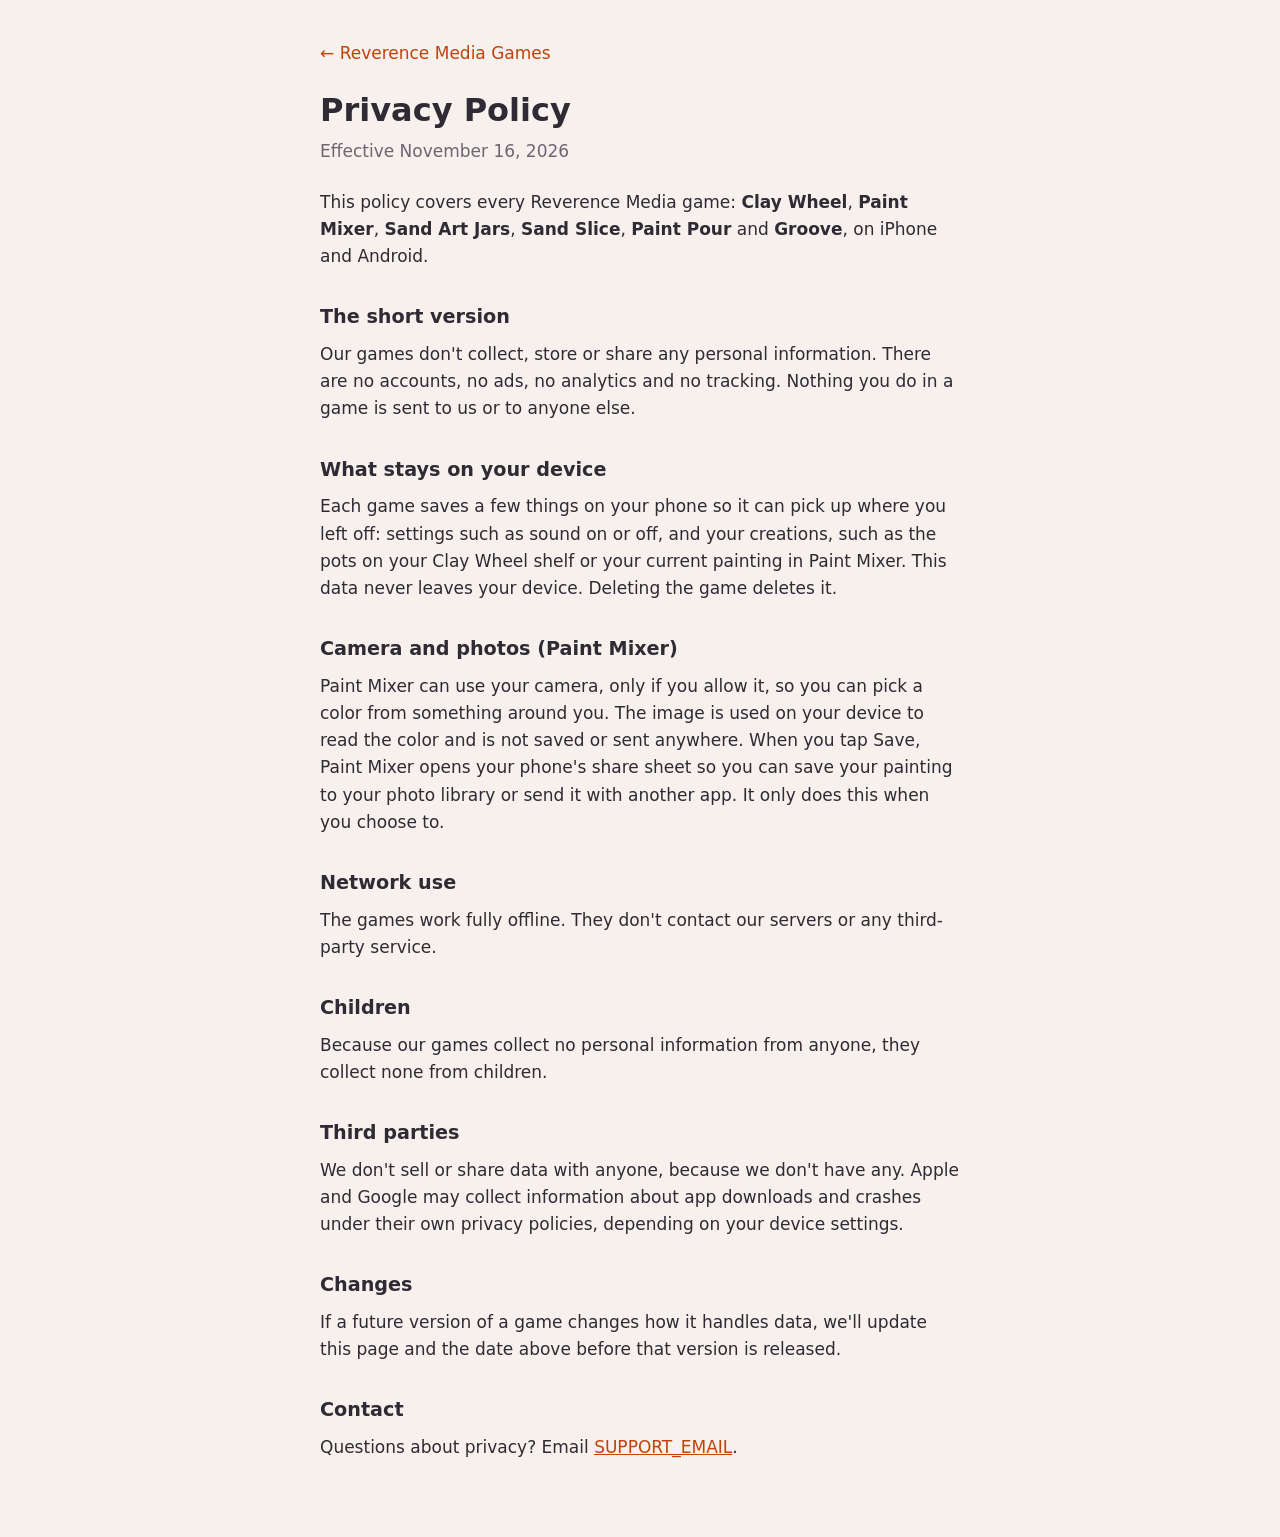
==== privacy.html @ cc555edf "Privacy policy and support pages for the Reverence Media games Co-Authored-By: Claude Opus 5.5 <nore" ====
<!DOCTYPE html>
<html lang="en">
<head>
<meta charset="utf-8">
<meta name="viewport" content="width=device-width, initial-scale=1">
<title>Privacy Policy · Reverence Media Games</title>
<link rel="stylesheet" href="style.css">
</head>
<body>
<main>
  <p class="back"><a href="./">← Reverence Media Games</a></p>
  <h1>Privacy Policy</h1>
  <p class="meta">Effective November 16, 2026</p>

  <p>This policy covers every Reverence Media game: <strong>Clay Wheel</strong>, <strong>Paint Mixer</strong>,
  <strong>Sand Art Jars</strong>, <strong>Sand Slice</strong>, <strong>Paint Pour</strong> and <strong>Groove</strong>,
  on iPhone and Android.</p>

  <h2>The short version</h2>
  <p>Our games don't collect, store or share any personal information. There are no accounts, no ads,
  no analytics and no tracking. Nothing you do in a game is sent to us or to anyone else.</p>

  <h2>What stays on your device</h2>
  <p>Each game saves a few things on your phone so it can pick up where you left off: settings such as
  sound on or off, and your creations, such as the pots on your Clay Wheel shelf or your current painting in
  Paint Mixer. This data never leaves your device. Deleting the game deletes it.</p>

  <h2>Camera and photos (Paint Mixer)</h2>
  <p>Paint Mixer can use your camera, only if you allow it, so you can pick a color from something around you.
  The image is used on your device to read the color and is not saved or sent anywhere.
  When you tap Save, Paint Mixer opens your phone's share sheet so you can save your painting to your photo library
  or send it with another app. It only does this when you choose to.</p>

  <h2>Network use</h2>
  <p>The games work fully offline. They don't contact our servers or any third-party service.</p>

  <h2>Children</h2>
  <p>Because our games collect no personal information from anyone, they collect none from children.</p>

  <h2>Third parties</h2>
  <p>We don't sell or share data with anyone, because we don't have any. Apple and Google may collect
  information about app downloads and crashes under their own privacy policies, depending on your device settings.</p>

  <h2>Changes</h2>
  <p>If a future version of a game changes how it handles data, we'll update this page and the date above
  before that version is released.</p>

  <h2>Contact</h2>
  <p>Questions about privacy? Email <a href="mailto:SUPPORT_EMAIL">SUPPORT_EMAIL</a>.</p>
</main>
</body>
</html>
---- style.css ----
:root {
  --bg: #f6f1ec;
  --card: #ffffff;
  --ink: #2f2a33;
  --dim: #6d6572;
  --accent: #c2410c;
  color-scheme: light dark;
}
@media (prefers-color-scheme: dark) {
  :root { --bg: #1b1720; --card: #25202b; --ink: #f1ebf3; --dim: #a79fae; --accent: #fb923c; }
}
* { box-sizing: border-box; }
body {
  margin: 0;
  background: var(--bg);
  color: var(--ink);
  font: 17px/1.6 ui-rounded, "SF Pro Rounded", system-ui, -apple-system, "Segoe UI", Roboto, sans-serif;
}
main { max-width: 680px; margin: 0 auto; padding: 40px 20px 64px; }
h1 { font-size: 2rem; line-height: 1.2; margin: 0 0 8px; }
h2 { font-size: 1.2rem; margin: 32px 0 8px; }
p { margin: 0 0 12px; }
a { color: var(--accent); }
.lede { color: var(--dim); font-size: 1.1rem; }
.meta { color: var(--dim); margin-bottom: 24px; }
.back { margin-bottom: 24px; }
.back a { text-decoration: none; }
.games { list-style: none; padding: 0; margin: 24px 0; display: grid; gap: 10px; }
.games li {
  background: var(--card);
  border-radius: 14px;
  padding: 14px 16px;
  display: flex;
  flex-direction: column;
  box-shadow: 0 1px 3px rgba(0, 0, 0, 0.08);
}
.games span { color: var(--dim); }
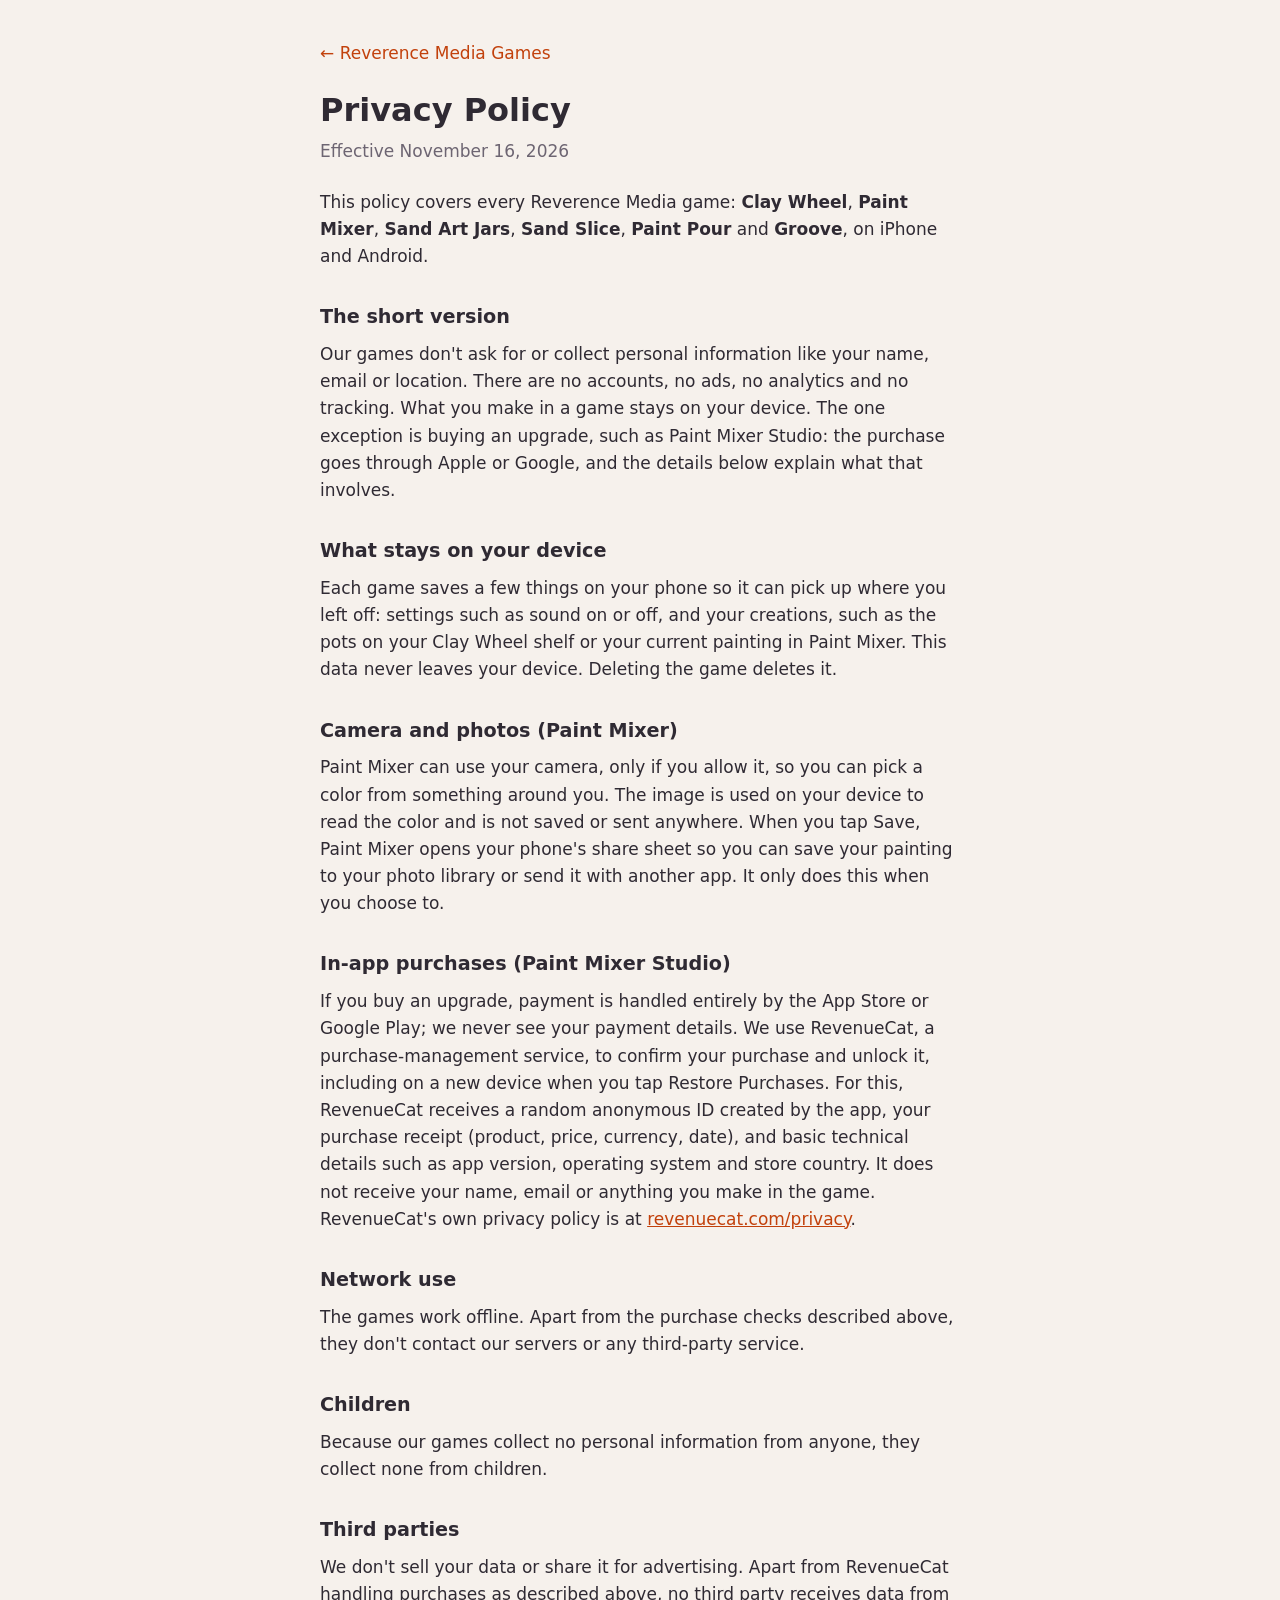
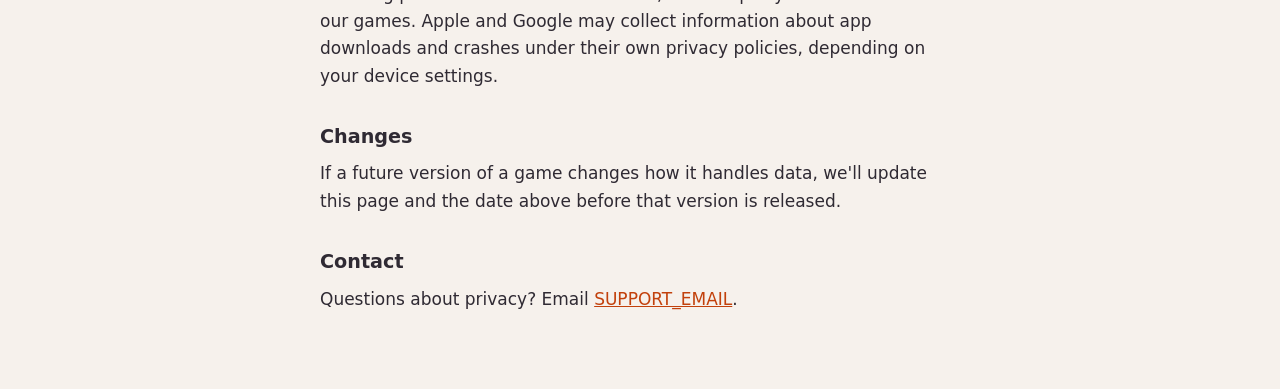
==== commit 2ab1a588: "Cover Paint Mixer Studio in-app purchases in the privacy policy Co-Authored-By: Claude Opus 5.5 <nor" ====
--- a/privacy.html
+++ b/privacy.html
@@ -17,8 +17,10 @@
   on iPhone and Android.</p>
 
   <h2>The short version</h2>
-  <p>Our games don't collect, store or share any personal information. There are no accounts, no ads,
-  no analytics and no tracking. Nothing you do in a game is sent to us or to anyone else.</p>
+  <p>Our games don't ask for or collect personal information like your name, email or location. There are no accounts,
+  no ads, no analytics and no tracking. What you make in a game stays on your device. The one exception is buying an
+  upgrade, such as Paint Mixer Studio: the purchase goes through Apple or Google, and the details below explain what
+  that involves.</p>
 
   <h2>What stays on your device</h2>
   <p>Each game saves a few things on your phone so it can pick up where you left off: settings such as
@@ -31,14 +33,24 @@
   When you tap Save, Paint Mixer opens your phone's share sheet so you can save your painting to your photo library
   or send it with another app. It only does this when you choose to.</p>
 
+  <h2>In-app purchases (Paint Mixer Studio)</h2>
+  <p>If you buy an upgrade, payment is handled entirely by the App Store or Google Play; we never see your payment details.
+  We use RevenueCat, a purchase-management service, to confirm your purchase and unlock it, including on a new device
+  when you tap Restore Purchases. For this, RevenueCat receives a random anonymous ID created by the app, your purchase
+  receipt (product, price, currency, date), and basic technical details such as app version, operating system and store
+  country. It does not receive your name, email or anything you make in the game. RevenueCat's own privacy policy is at
+  <a href="https://www.revenuecat.com/privacy">revenuecat.com/privacy</a>.</p>
+
   <h2>Network use</h2>
-  <p>The games work fully offline. They don't contact our servers or any third-party service.</p>
+  <p>The games work offline. Apart from the purchase checks described above, they don't contact our servers or any
+  third-party service.</p>
 
   <h2>Children</h2>
   <p>Because our games collect no personal information from anyone, they collect none from children.</p>
 
   <h2>Third parties</h2>
-  <p>We don't sell or share data with anyone, because we don't have any. Apple and Google may collect
+  <p>We don't sell your data or share it for advertising. Apart from RevenueCat handling purchases as described above,
+  no third party receives data from our games. Apple and Google may collect
   information about app downloads and crashes under their own privacy policies, depending on your device settings.</p>
 
   <h2>Changes</h2>
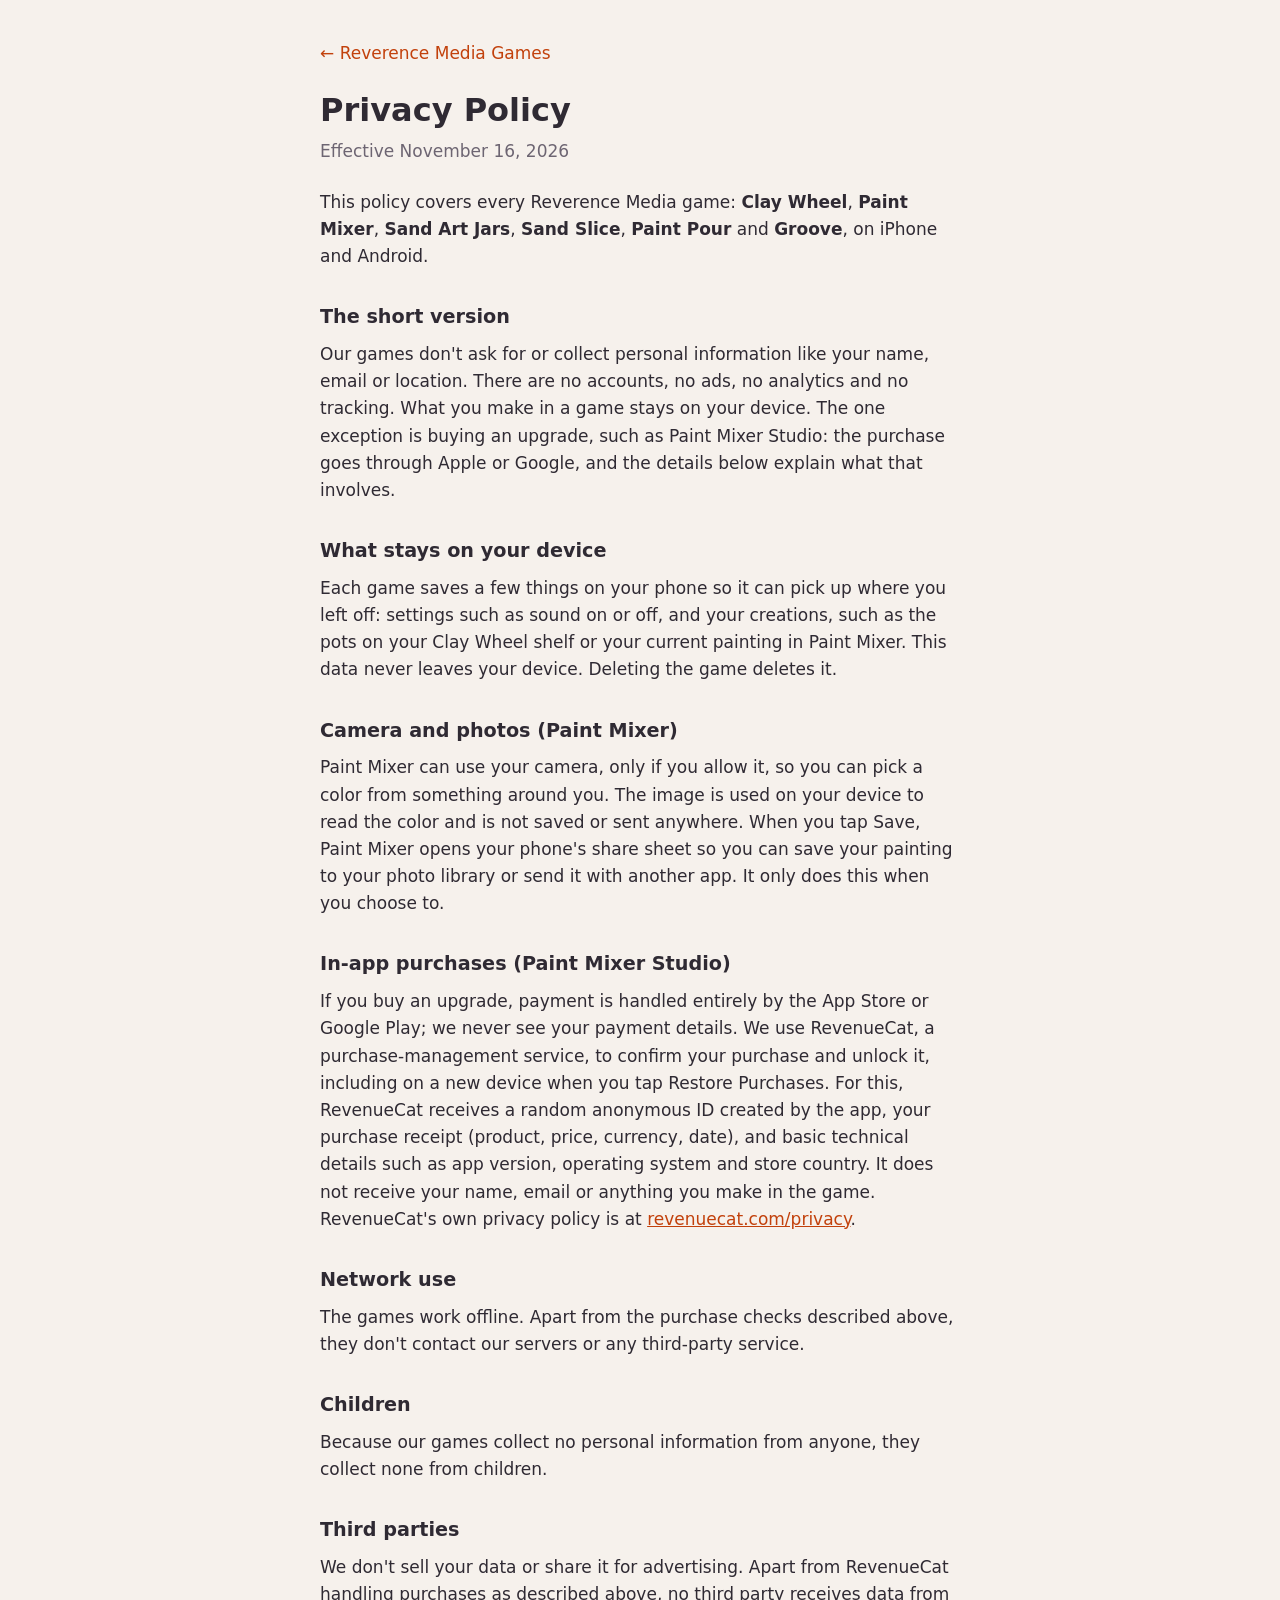
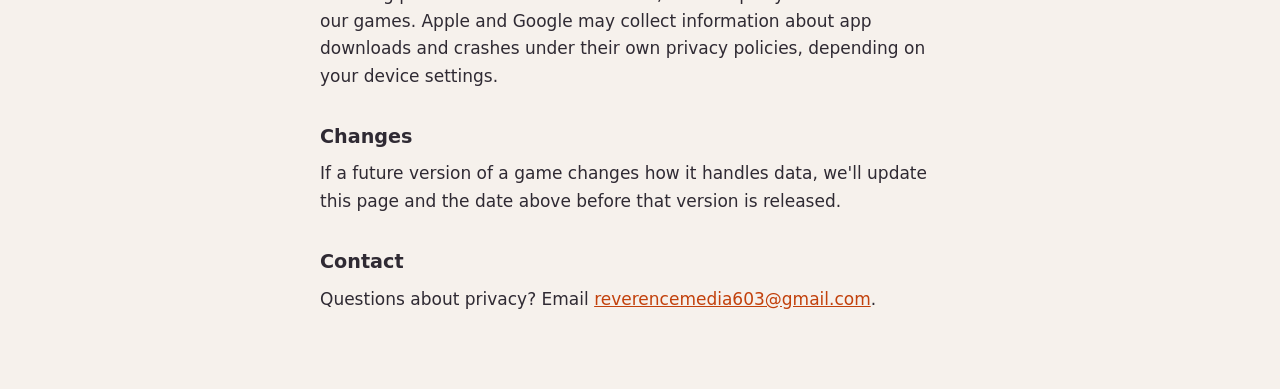
==== commit 3a1ec40a: "Add the support email Co-Authored-By: Claude Opus 5.5 <noreply@anthropic.com>" ====
--- a/privacy.html
+++ b/privacy.html
@@ -58,7 +58,7 @@
   before that version is released.</p>
 
   <h2>Contact</h2>
-  <p>Questions about privacy? Email <a href="mailto:SUPPORT_EMAIL">SUPPORT_EMAIL</a>.</p>
+  <p>Questions about privacy? Email <a href="mailto:reverencemedia603@gmail.com">reverencemedia603@gmail.com</a>.</p>
 </main>
 </body>
 </html>
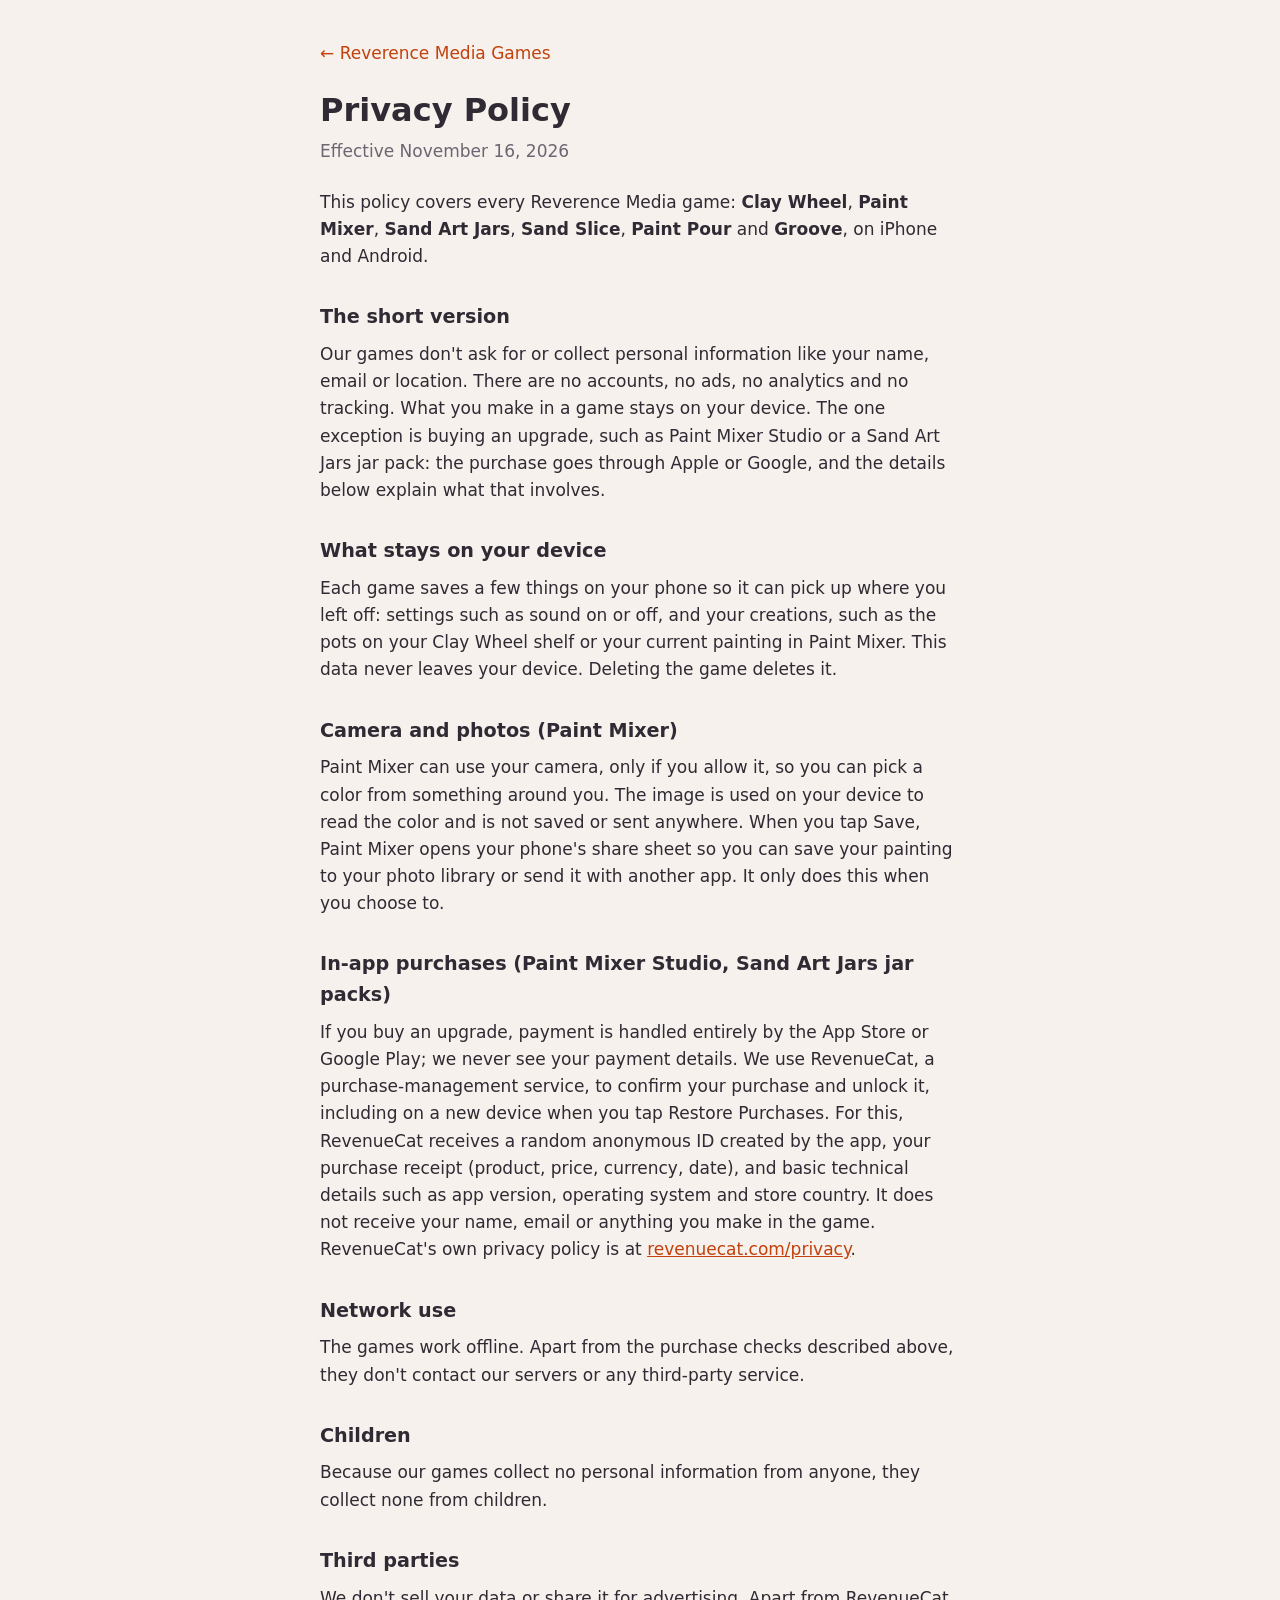
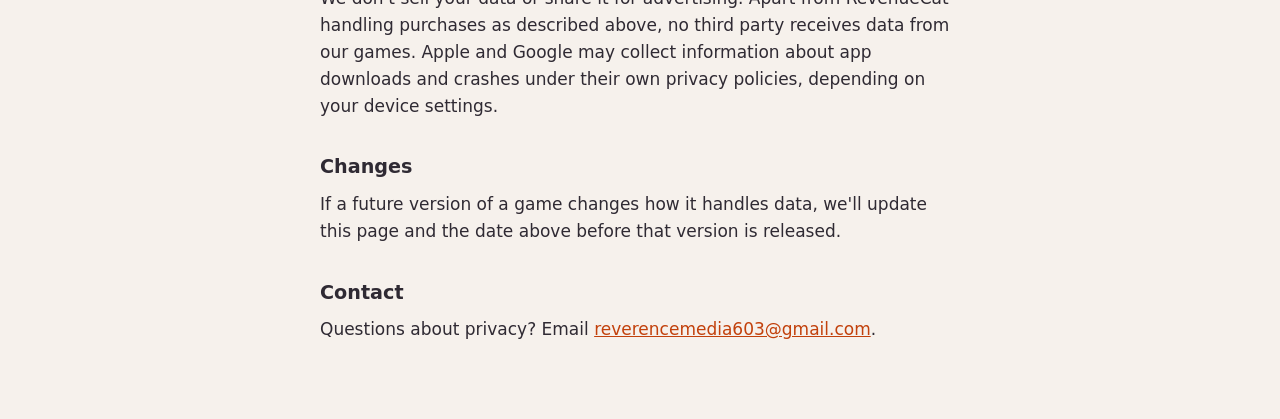
==== commit 709c3264: "Privacy policy: Sand Art Jars jar packs use the same purchase handling as Paint Mixer Studio Co-Auth" ====
--- a/privacy.html
+++ b/privacy.html
@@ -19,7 +19,7 @@
   <h2>The short version</h2>
   <p>Our games don't ask for or collect personal information like your name, email or location. There are no accounts,
   no ads, no analytics and no tracking. What you make in a game stays on your device. The one exception is buying an
-  upgrade, such as Paint Mixer Studio: the purchase goes through Apple or Google, and the details below explain what
+  upgrade, such as Paint Mixer Studio or a Sand Art Jars jar pack: the purchase goes through Apple or Google, and the details below explain what
   that involves.</p>
 
   <h2>What stays on your device</h2>
@@ -33,7 +33,7 @@
   When you tap Save, Paint Mixer opens your phone's share sheet so you can save your painting to your photo library
   or send it with another app. It only does this when you choose to.</p>
 
-  <h2>In-app purchases (Paint Mixer Studio)</h2>
+  <h2>In-app purchases (Paint Mixer Studio, Sand Art Jars jar packs)</h2>
   <p>If you buy an upgrade, payment is handled entirely by the App Store or Google Play; we never see your payment details.
   We use RevenueCat, a purchase-management service, to confirm your purchase and unlock it, including on a new device
   when you tap Restore Purchases. For this, RevenueCat receives a random anonymous ID created by the app, your purchase
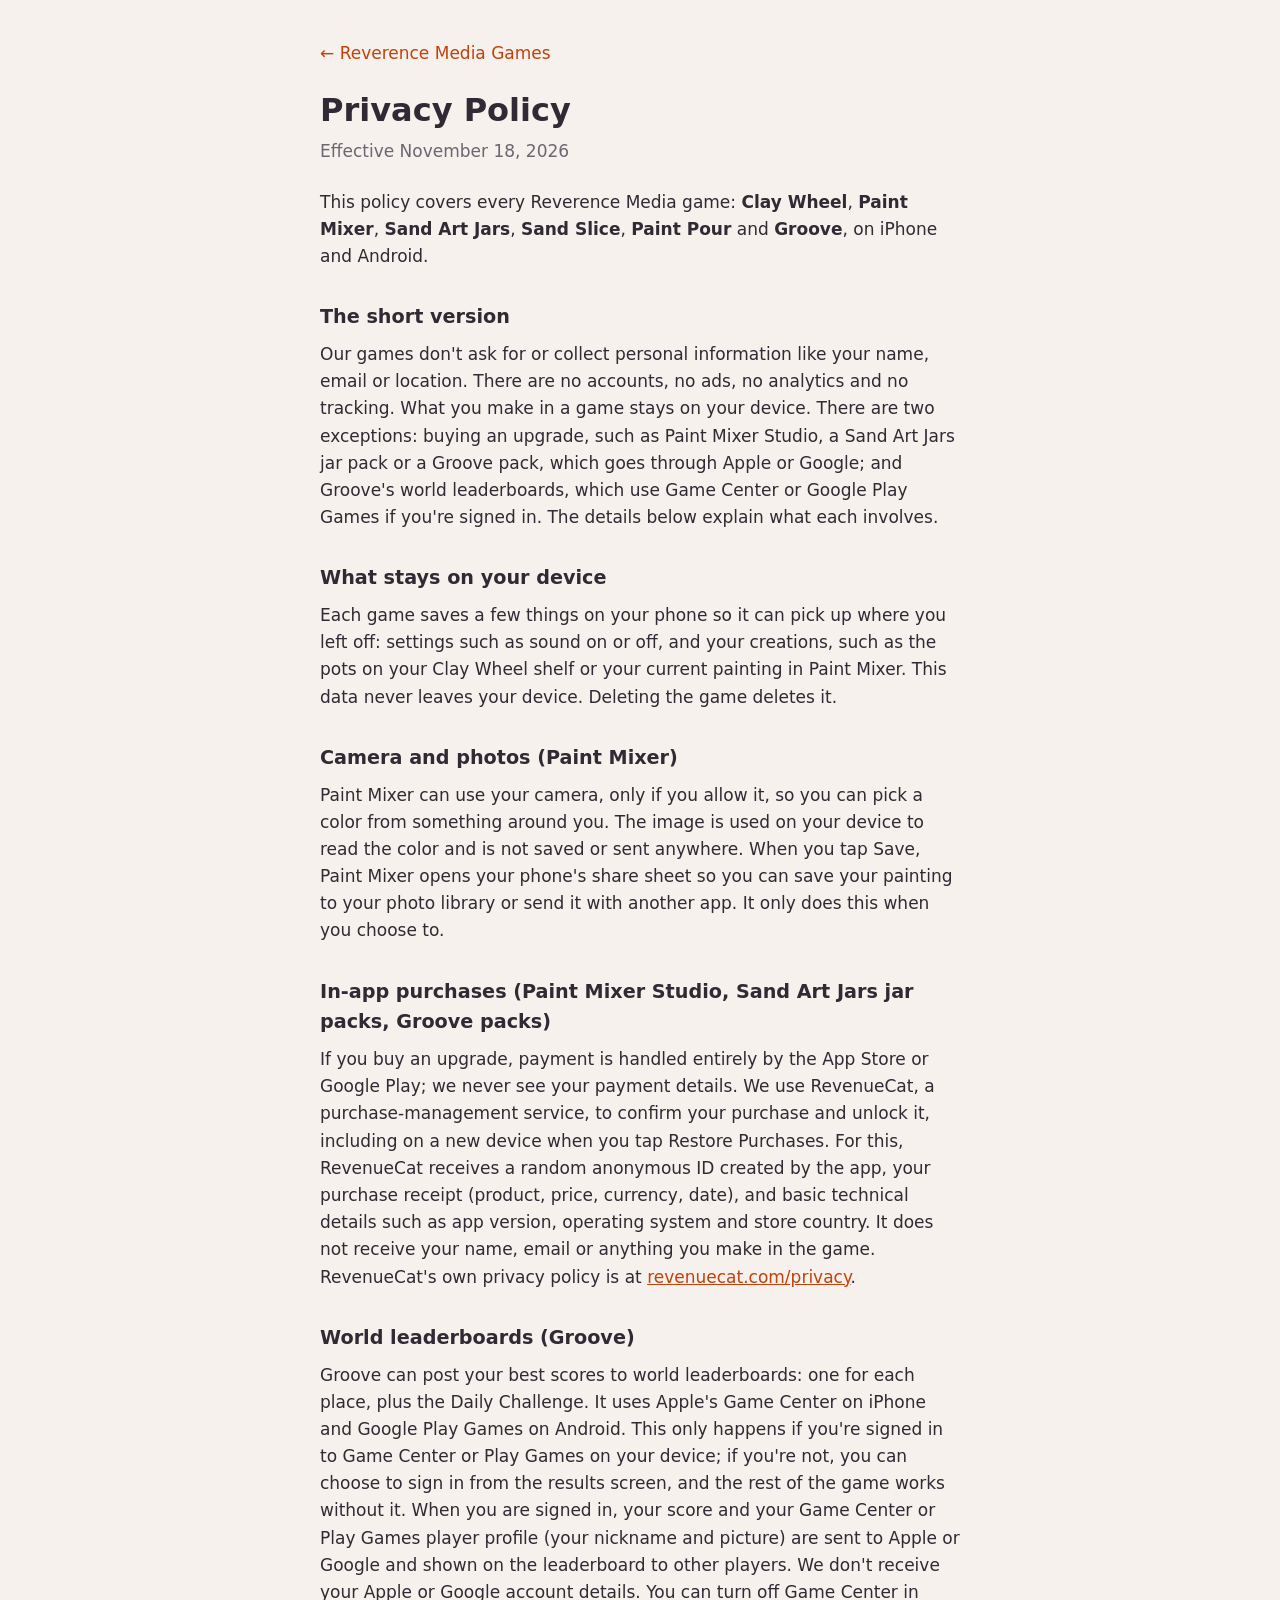
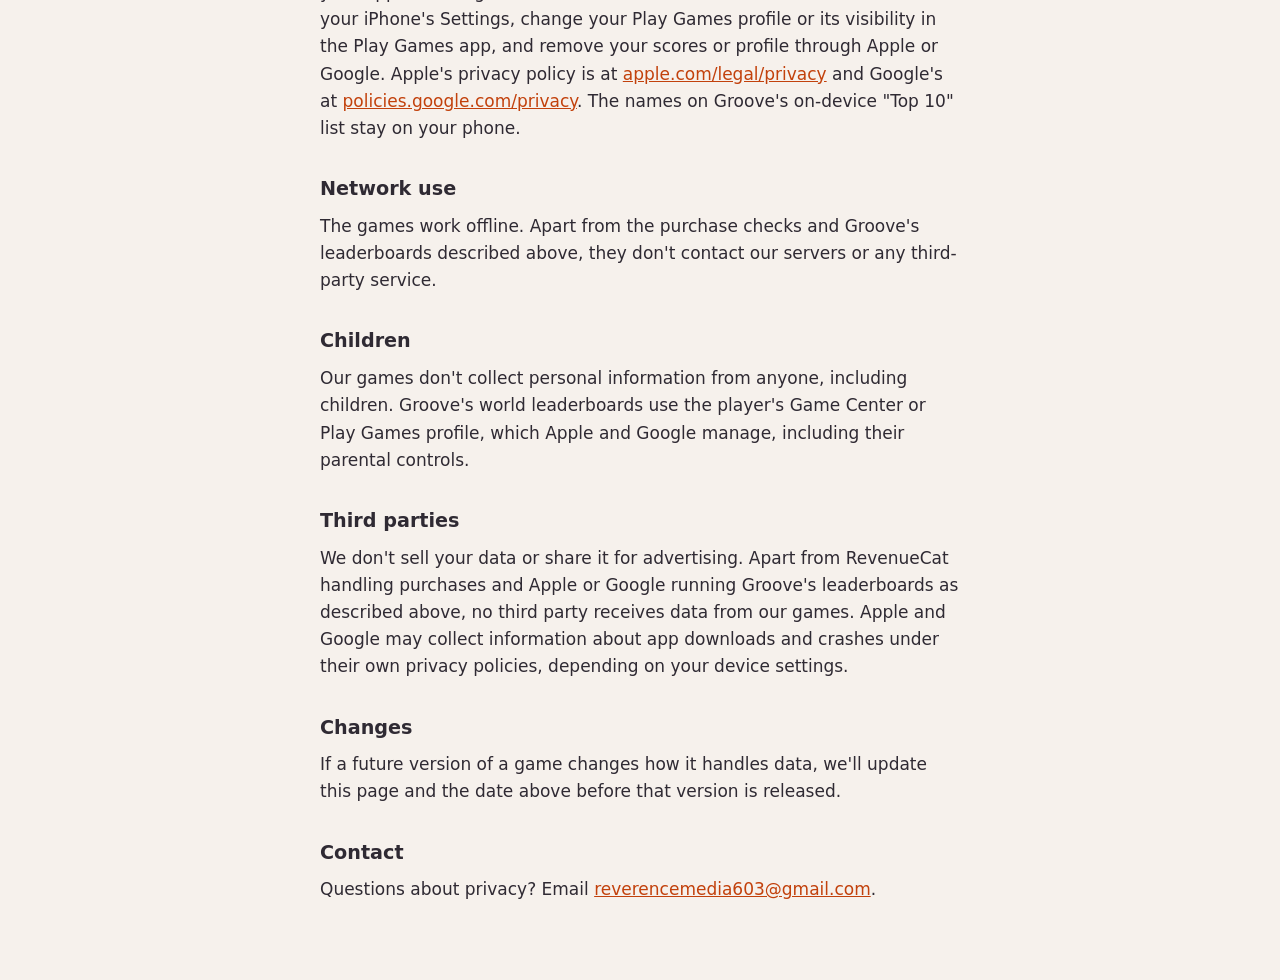
==== commit dfe90380: "Privacy policy: Groove packs and world leaderboards (Game Center, Play Games) Co-Authored-By: Claude" ====
--- a/privacy.html
+++ b/privacy.html
@@ -10,7 +10,7 @@
 <main>
   <p class="back"><a href="./">← Reverence Media Games</a></p>
   <h1>Privacy Policy</h1>
-  <p class="meta">Effective November 16, 2026</p>
+  <p class="meta">Effective November 18, 2026</p>
 
   <p>This policy covers every Reverence Media game: <strong>Clay Wheel</strong>, <strong>Paint Mixer</strong>,
   <strong>Sand Art Jars</strong>, <strong>Sand Slice</strong>, <strong>Paint Pour</strong> and <strong>Groove</strong>,
@@ -18,9 +18,10 @@
 
   <h2>The short version</h2>
   <p>Our games don't ask for or collect personal information like your name, email or location. There are no accounts,
-  no ads, no analytics and no tracking. What you make in a game stays on your device. The one exception is buying an
-  upgrade, such as Paint Mixer Studio or a Sand Art Jars jar pack: the purchase goes through Apple or Google, and the details below explain what
-  that involves.</p>
+  no ads, no analytics and no tracking. What you make in a game stays on your device. There are two exceptions:
+  buying an upgrade, such as Paint Mixer Studio, a Sand Art Jars jar pack or a Groove pack, which goes through Apple or
+  Google; and Groove's world leaderboards, which use Game Center or Google Play Games if you're signed in. The details
+  below explain what each involves.</p>
 
   <h2>What stays on your device</h2>
   <p>Each game saves a few things on your phone so it can pick up where you left off: settings such as
@@ -33,7 +34,7 @@
   When you tap Save, Paint Mixer opens your phone's share sheet so you can save your painting to your photo library
   or send it with another app. It only does this when you choose to.</p>
 
-  <h2>In-app purchases (Paint Mixer Studio, Sand Art Jars jar packs)</h2>
+  <h2>In-app purchases (Paint Mixer Studio, Sand Art Jars jar packs, Groove packs)</h2>
   <p>If you buy an upgrade, payment is handled entirely by the App Store or Google Play; we never see your payment details.
   We use RevenueCat, a purchase-management service, to confirm your purchase and unlock it, including on a new device
   when you tap Restore Purchases. For this, RevenueCat receives a random anonymous ID created by the app, your purchase
@@ -41,16 +42,30 @@
   country. It does not receive your name, email or anything you make in the game. RevenueCat's own privacy policy is at
   <a href="https://www.revenuecat.com/privacy">revenuecat.com/privacy</a>.</p>
 
+  <h2>World leaderboards (Groove)</h2>
+  <p>Groove can post your best scores to world leaderboards: one for each place, plus the Daily Challenge. It uses
+  Apple's Game Center on iPhone and Google Play Games on Android. This only happens if you're signed in to Game Center
+  or Play Games on your device; if you're not, you can choose to sign in from the results screen, and the rest of the
+  game works without it.
+  When you are signed in, your score and your Game Center or Play Games player profile (your nickname and picture)
+  are sent to Apple or Google and shown on the leaderboard to other players. We don't receive your Apple or Google
+  account details. You can turn off Game Center in your iPhone's Settings, change your Play Games profile or its
+  visibility in the Play Games app, and remove your scores or profile through Apple or Google.
+  Apple's privacy policy is at <a href="https://www.apple.com/legal/privacy/">apple.com/legal/privacy</a> and
+  Google's at <a href="https://policies.google.com/privacy">policies.google.com/privacy</a>.
+  The names on Groove's on-device "Top 10" list stay on your phone.</p>
+
   <h2>Network use</h2>
-  <p>The games work offline. Apart from the purchase checks described above, they don't contact our servers or any
-  third-party service.</p>
+  <p>The games work offline. Apart from the purchase checks and Groove's leaderboards described above, they don't
+  contact our servers or any third-party service.</p>
 
   <h2>Children</h2>
-  <p>Because our games collect no personal information from anyone, they collect none from children.</p>
+  <p>Our games don't collect personal information from anyone, including children. Groove's world leaderboards use
+  the player's Game Center or Play Games profile, which Apple and Google manage, including their parental controls.</p>
 
   <h2>Third parties</h2>
-  <p>We don't sell your data or share it for advertising. Apart from RevenueCat handling purchases as described above,
-  no third party receives data from our games. Apple and Google may collect
+  <p>We don't sell your data or share it for advertising. Apart from RevenueCat handling purchases and Apple or Google
+  running Groove's leaderboards as described above, no third party receives data from our games. Apple and Google may collect
   information about app downloads and crashes under their own privacy policies, depending on your device settings.</p>
 
   <h2>Changes</h2>
